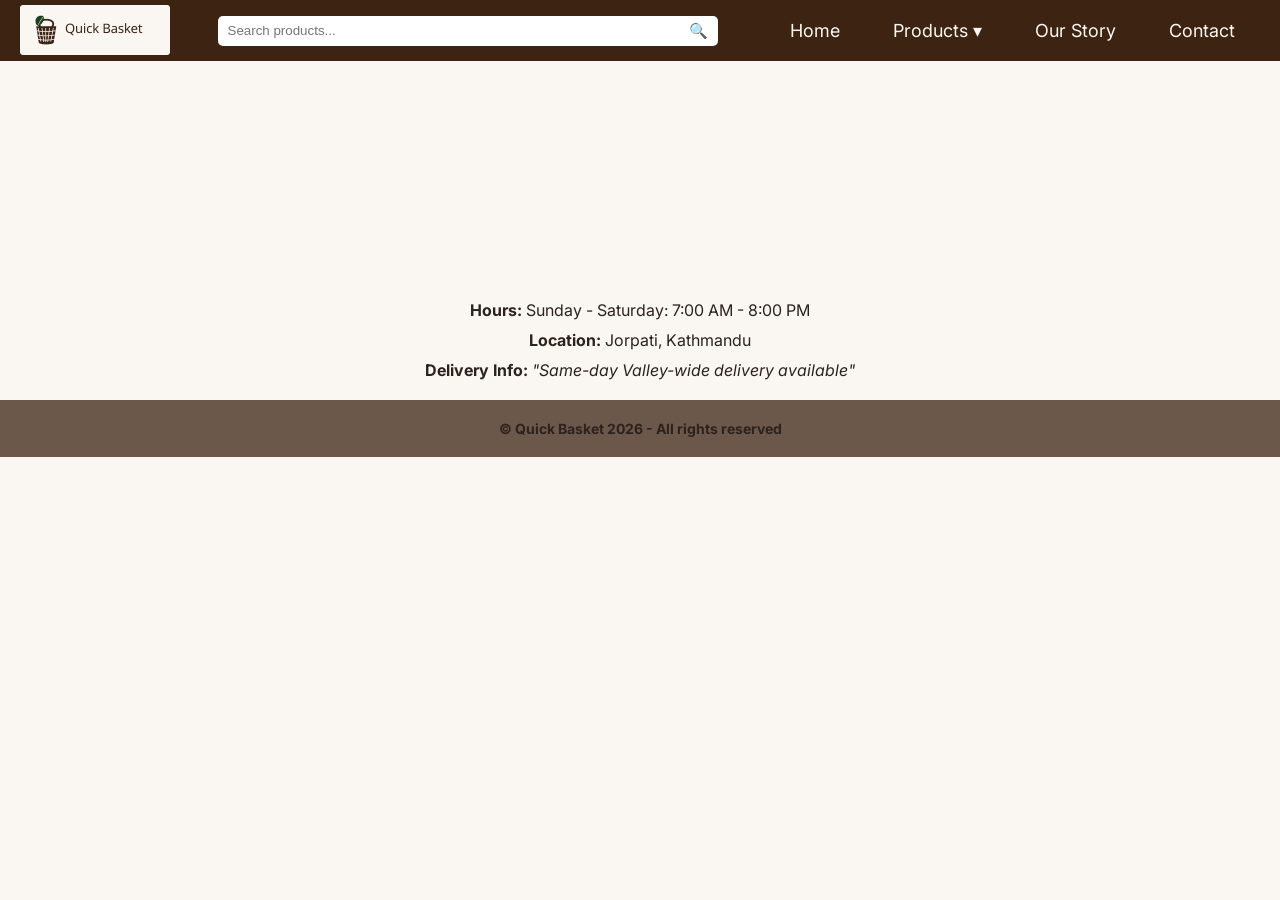
==== pages/products.html @ 0b6d6126 "create products page layout and configure multi-page navigation paths - Initialize products HTML tem" ====
<!DOCTYPE html>
<html lang="en">
<head>
    <meta charset="UTF-8">
    <meta name="viewport" content="width=device-width, initial-scale=1.0">
    <title>Products</title>
    <link rel="icon" href="../images/favicon-logo.png" type="png-icon">
    <link rel="stylesheet" href="../css/main.css">
</head>
<body>
    <header>
        <div class="logo">
            <a href="../index.html"><img class="logo-img" src="../images/logo.png" alt="Company Logo"></a>
        </div>
        
        <div class="search-container">
        <input type="text" class="search-input" placeholder="Search products...">
        <button type="submit" class="search-btn">&#128269</button>
        </div>

        <nav>
            <ul class="nav-links">
                <li><a href="../index.html">Home</a></li>

                <!-- Dropdown Parent -->
                <li class="dropdown">
                    <a href= "products.html">Products &#9662</a>
                    <ul class="dropdown-menu">
                        <li><a href="products.html#nuts">Nuts & Seeds</a></li>
                        <li><a href="products.html#sweets">Traditional Sweets</a></li>
                        <li><a href="products.html#grains">Daily Grains</a></li>
                        <li><a href="products.html#spices">Spices</a></li>
                    </ul>
                </li>

                <li><a href="about.html">Our Story</a></li>
                <li><a href="contact.html">Contact</a></li>
            </ul>
        </nav>
    </header>



    <section>
        <footer class="footer-container">
            <div class="store-info">
                <p><strong>Hours:</strong> Sunday - Saturday: 7:00 AM - 8:00 PM</p>
                <p><strong>Location:</strong> Jorpati, Kathmandu</p>
                <p><strong>Delivery Info:</strong> <em>"Same-day Valley-wide delivery available"</em></p>
            </div>

            <div class="foot-banner">
                &copy; Quick Basket 2026 - All rights reserved
            </div>
        </footer>
    </section>
    
</body>
</html>
---- css/main.css ----
@import url('https://fonts.googleapis.com/css2?family=Inter:ital,opsz,wght@0,14..32,100..900;1,14..32,100..900&family=Poppins:ital,wght@0,100;0,200;0,300;0,400;0,500;0,600;0,700;0,800;0,900;1,100;1,200;1,300;1,400;1,500;1,600;1,700;1,800;1,900&display=swap');


:root {
    /* COLORS */
    --color-primary: #3D2312; /* Deep Warm Brown */
    --color-secondary: #1E3F20; /* Rich Forest Green */
    --color-cta: #C87D32; /* Terracotta Gold */
    --color-bg: #FAF7F2; /* Soft Cream */
    --color-card-container: #FFFFFF; /* Pure White */
    --color-text: #2C221E; /* Dark Charcoal-Brown */

    /* TYPOGRAPHY */
    --font-heading: "Poppins", sans-serif;
    --font-body: 'Inter', 'Segoe UI', Roboto, sans-serif;

    /* FONT SIZES */
    --text-sm: 1.2rem;
    --text-base: 1.4rem;
    --text-paragraph: 1.6rem;
    --text-h4: 1.8rem;
    --text-h3: 2rem;
    --text-h2: 2.4rem;
    --text-h1: 3.2rem;

    /* FONT WEIGHT */
    --font-weight-normal: 400;
    --font-weight-medium: 500;
    --font-weight-bold: 700;

    /* LINE HEIGHT */
    --line-height-tight: 1.2;
    --line-height-subheadings: 1.3;
    --line-height-normal: 1.5;

    /* LETTER SPACING */
    --letter-spacing-tight: -0.02em; 
}


* {
    box-sizing: border-box;
    margin: 0;
    padding: 0;
}


html {
    font-size: 62.5%;
}


body {
    background-color: var(--color-bg);
    font-family: var(--font-body);
}


a {
    text-decoration: none;
    color: var(--color-bg);
}


ul {
    list-style: none;
}

/* ----- Navigation Bar Components ----- */

header {
    display: flex;
    justify-content: space-between;
    align-items: center;
    background-color: var(--color-primary);
    padding: 0 2rem;
    position: fixed;
    top: 0;
    left: 0;
    width: 100%;
    z-index: 1000;
}


.search-container {
    position: relative;
    display: flex;
}


.search-input {
    width: 50rem;
    height: 3rem;
    border-radius: 5px;
    border: none;
    padding: 0.75rem 2.5rem 0.75rem 1rem;
}


.search-input:focus {
    outline: none;
    box-shadow: 0px 0px 4px var(--color-bg);
}


.search-btn {
    position: absolute;
    top: 50%;
    right: 0.5rem;
    transform: translateY(-50%);
    background: transparent;
    border: none;
    border-radius: 50%;
    cursor: pointer;
    font-size: 1.5rem;
    padding: 0.25rem 0.5rem;
    color: var(--color-text);
}


.search-btn:hover {
    background-color: color-mix(in srgb, var(--color-secondary) 20%, transparent);
}    


.logo-img {
    width: 150px;
    height: 50px;
}


.nav-links li {
    display: inline-block;
    position: relative;
}


.nav-links li:hover {
    background: color-mix(in srgb, var(--color-secondary) 50%, transparent);
}


.nav-links > li > a {
    display: block;
    padding: 2rem 2.5rem;
    text-align: center;
    font-size: var(--text-h4);
}


.dropdown-menu {
    display: flex;
    flex-direction: column;
    gap: 0.25rem;
    opacity: 0;
    width: max-content;
    min-width: 100%;
    background-color: color-mix(in srgb, var(--color-primary) 80%, transparent);
    position: absolute;
    top: 100%;
    z-index: 999;
    visibility: hidden;
    transition: opacity 0.3s ease, visibility 0.3s ease;
    border-radius: 5%;
    box-shadow: 0 4px 6px rgba(0, 0, 0, 0.1);
    padding: 0.5rem;
    overflow: hidden;
    
}


.dropdown-menu a {
    display: block;
    padding: 1rem 1.5rem;
    text-align: left;
    font-size: var(--text-base);
    border-radius: 5px;
}


.dropdown-menu a:hover {
    background: color-mix(in srgb, var(--color-secondary) 20%, transparent);
}


.dropdown:hover .dropdown-menu {
    opacity: 1;
    visibility: visible;    
}


/* ----- BUTTONS ----- */

.btn {
    font-family: var(--font-body);
    font-size: var(--text-paragraph);
    padding: 1rem 2rem;
    border-radius: 8px;
    transition: transform 0.2s ease;
}


.btn-primary {
    background-color: var(--color-secondary);
}


.btn-secondary {
    background-color: var(--color-cta);
}


.btn-primary:hover {
    background-color: color-mix(in srgb, var(--color-bg) 80%, transparent);
    color: var(--color-secondary);
    transform: scale(1.05);
}


.btn-secondary:hover {
    background-color: color-mix(in srgb, var(--color-bg) 80%, transparent);
    color: var(--color-cta);
    transform: scale(1.05);
}


.btn-primary:active, .btn-secondary:active {
    transform: translateY(2px);
}


/* ----- FOOTER ----- */

.store-info {
    display: flex;
    flex-direction: column;
    margin-top: 30rem;
    align-items: center;
    gap: 1rem;
    font-family: var(--font-body);
    color: var(--color-text);
    font-size: var(--text-paragraph);
}


.foot-banner {
    display: flex;
    justify-content: center;
    font-family: var(--font-body);
    font-size: var(--text-base);
    color: var(--color-text);
    font-weight: var(--font-weight-bold);
    background-color: color-mix(in srgb, var(--color-primary) 75%, transparent);
    margin: 2rem 0 0 0;
    padding: 2rem;
}
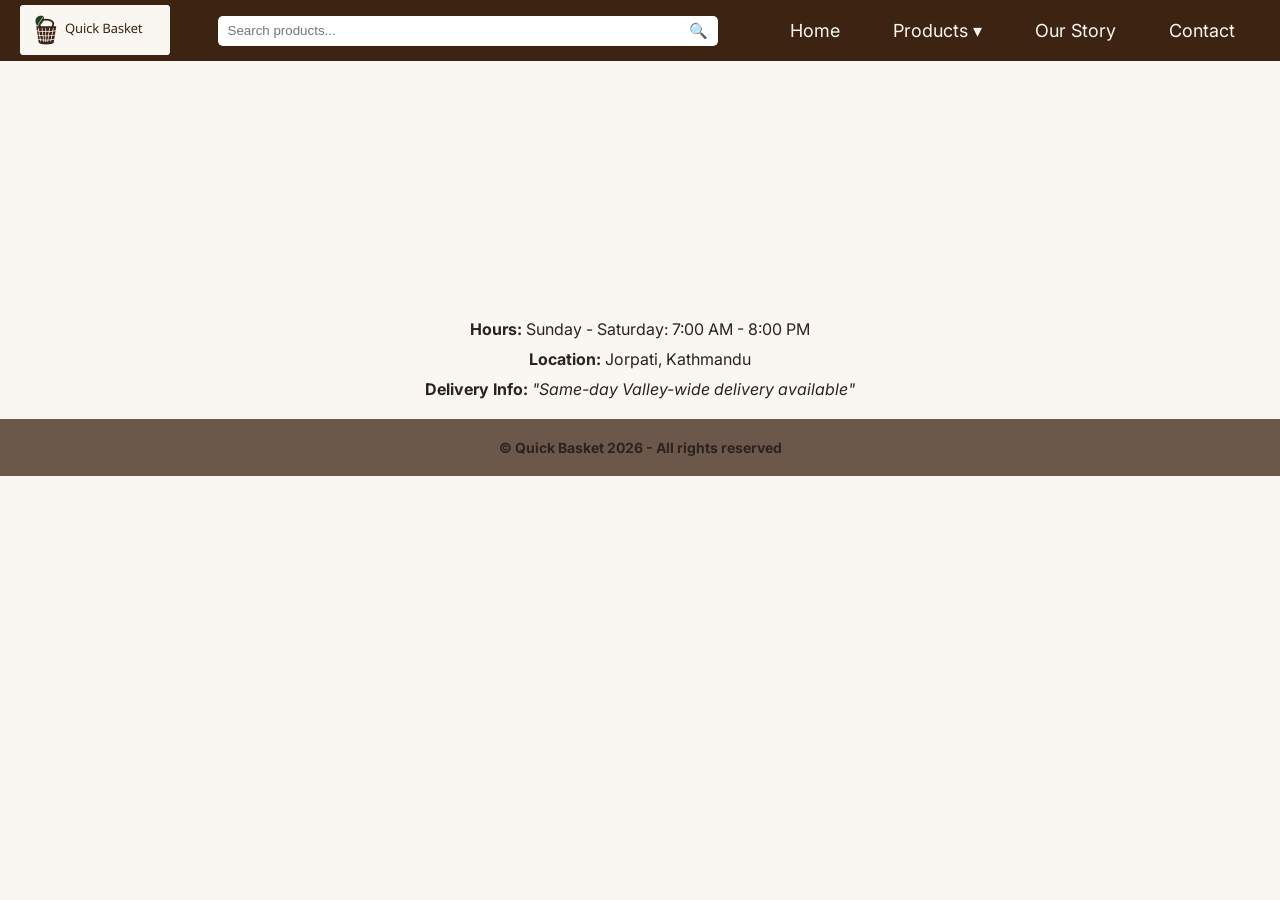
==== commit 13004c9d: "add nuts and seeds catalog section and product items - Initialize main content area and create ancho" ====
--- a/pages/products.html
+++ b/pages/products.html
@@ -39,7 +39,12 @@
         </nav>
     </header>
 
-
+    <main>
+        <section id="nuts">
+            <h2>Nuts & Seeds</h2>
+            
+        </section>
+    </main>
 
     <section>
         <footer class="footer-container">
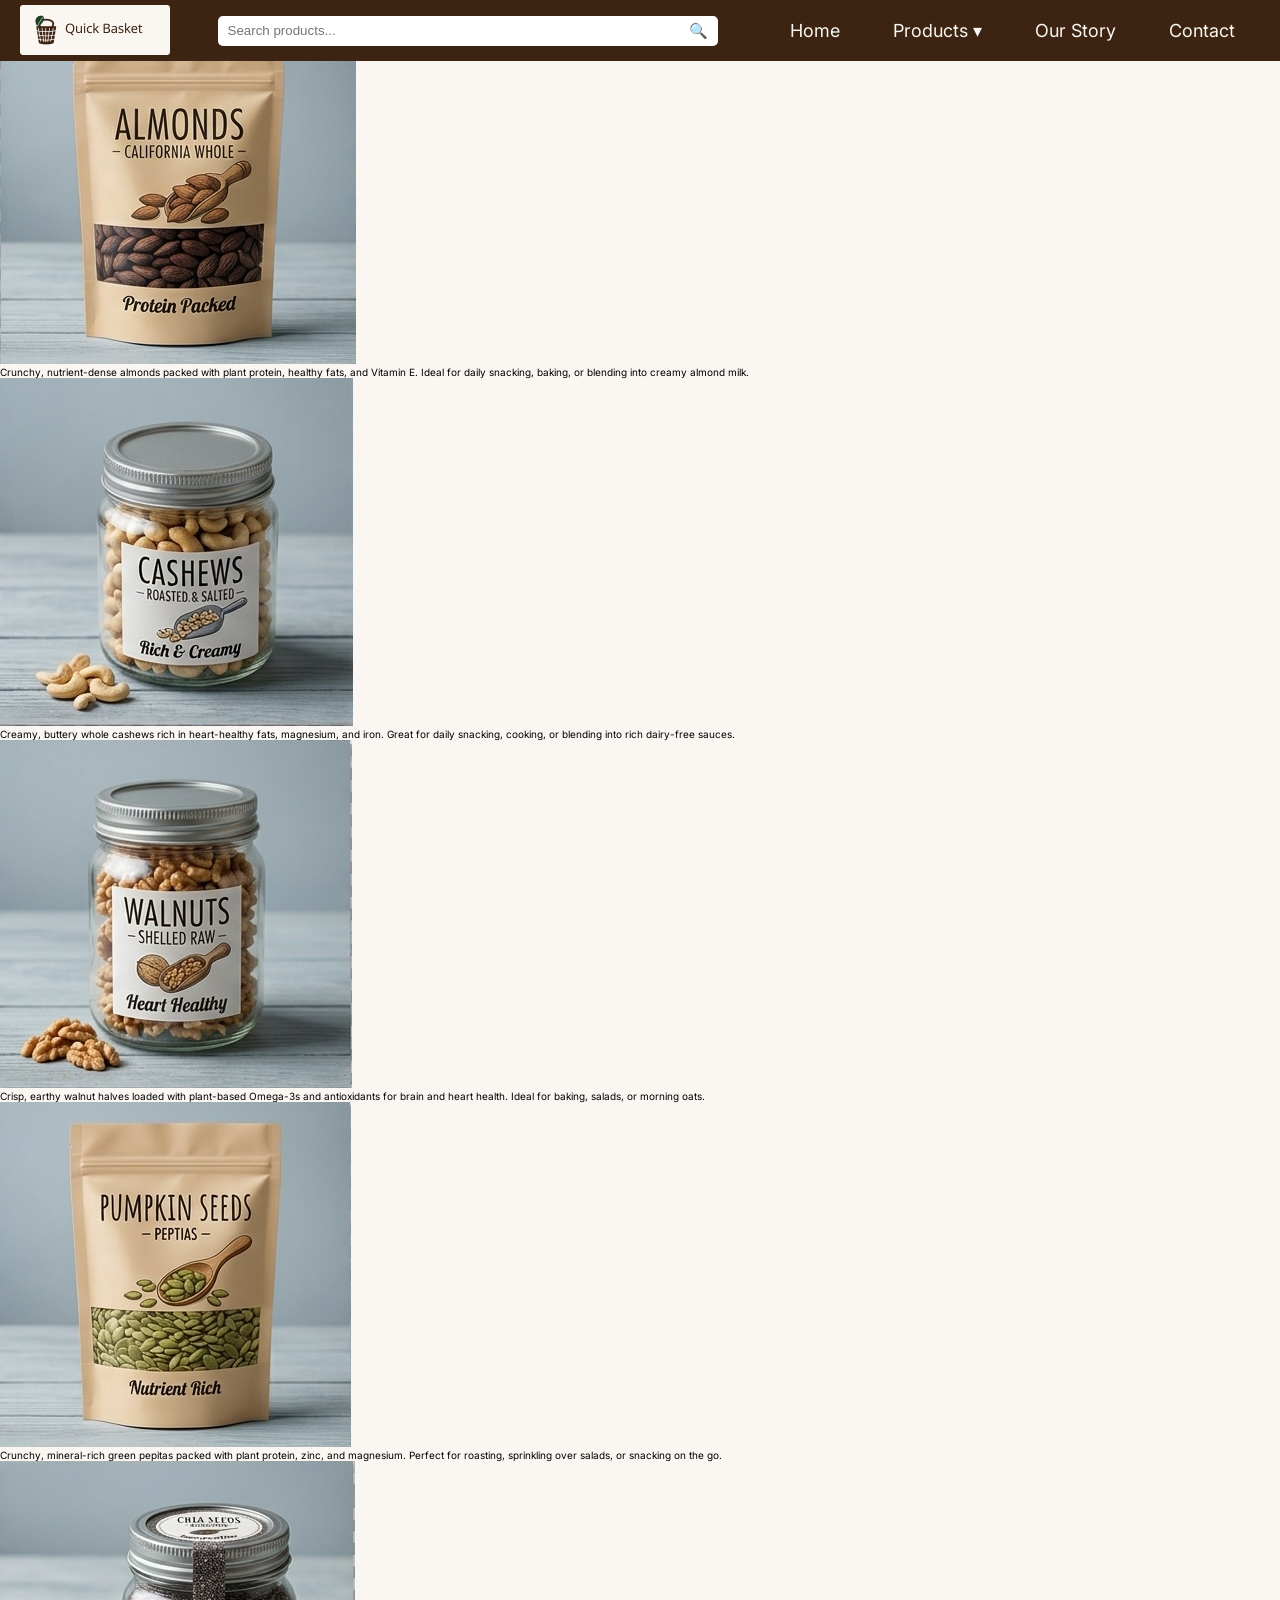
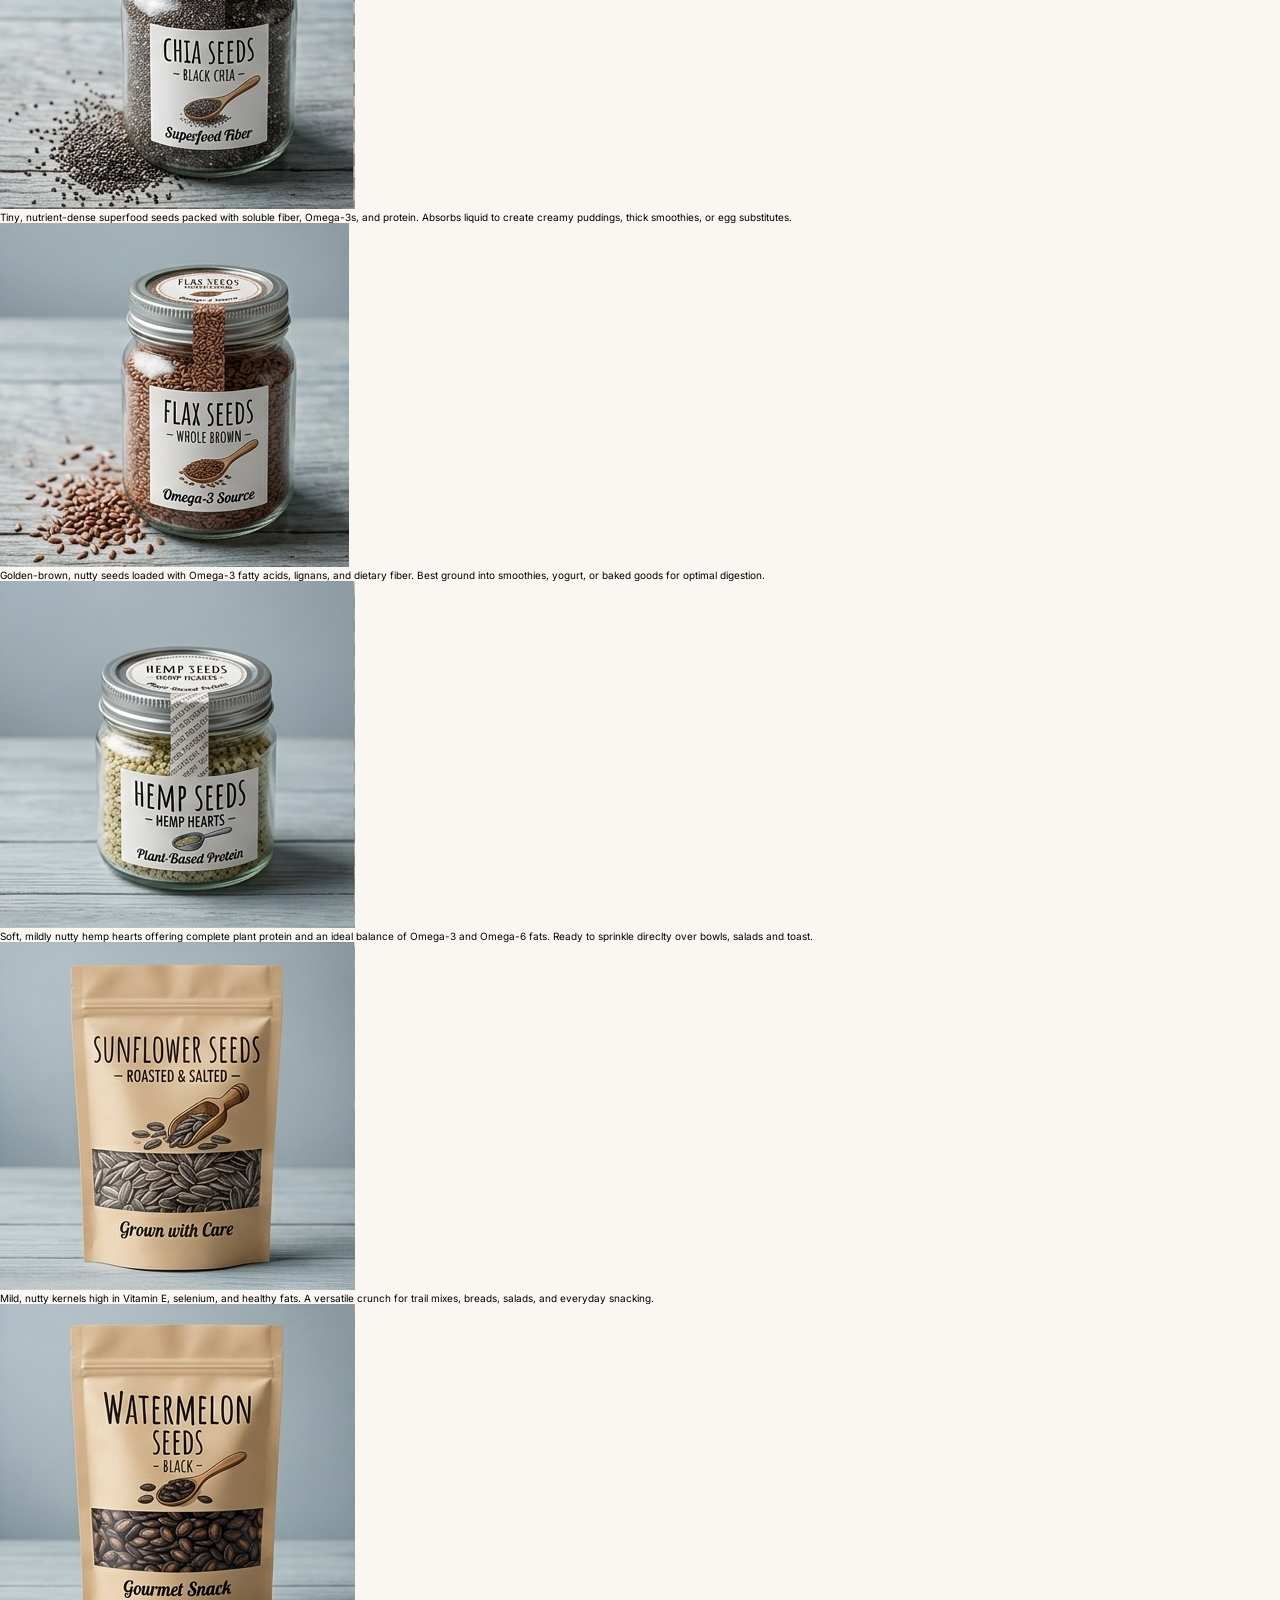
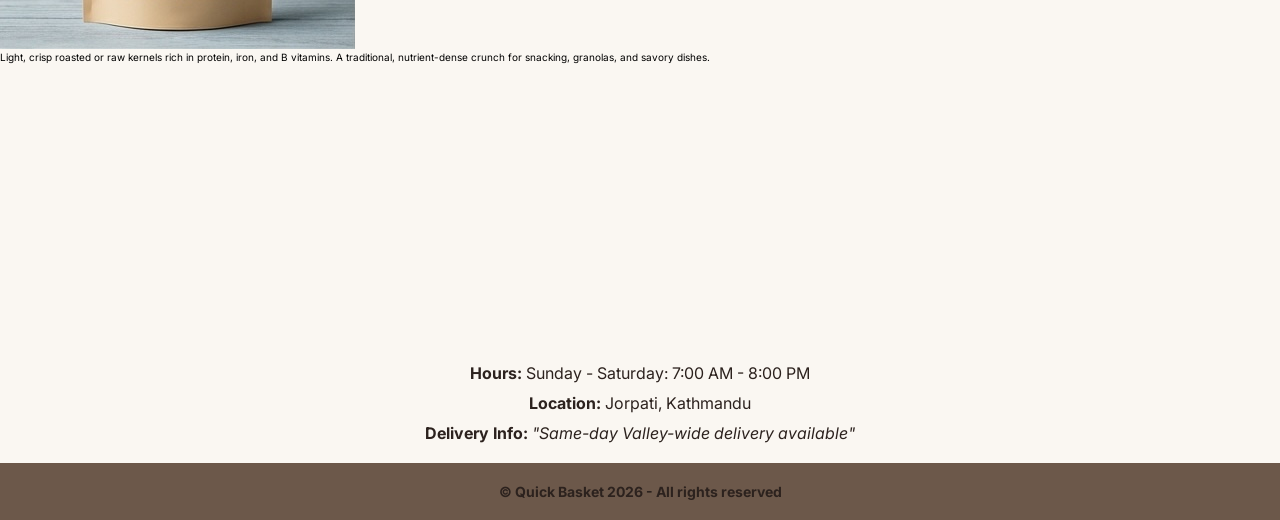
==== commit ced0ebc6: "save remaining nuts and seeds product markup" ====
--- a/pages/products.html
+++ b/pages/products.html
@@ -42,7 +42,51 @@
     <main>
         <section id="nuts">
             <h2>Nuts & Seeds</h2>
-            
+
+            <div class="nuts">
+                <img src="../images/products-img/nuts-seeds/almonds.jpeg" alt="Almonds">
+                <p>Crunchy, nutrient-dense almonds packed with plant protein, healthy fats, and Vitamin E. Ideal for daily snacking, baking, or blending into creamy almond milk.</p>
+            </div>
+
+            <div class="nuts">
+                <img src="../images/products-img/nuts-seeds/cashew.jpg" alt="Cashew">
+                <p>Creamy, buttery whole cashews rich in heart-healthy fats, magnesium, and iron. Great for daily snacking, cooking, or blending into rich dairy-free sauces.</p>
+            </div>
+
+            <div class="nuts">
+                <img src="../images/products-img/nuts-seeds/walnut.jpeg" alt="Walnut">
+                <p>Crisp, earthy walnut halves loaded with plant-based Omega-3s and antioxidants for brain and heart health. Ideal for baking, salads, or morning oats.</p>
+            </div>
+
+            <div class="nuts">
+                <img src="../images/products-img/nuts-seeds/pumpkin.jpeg" alt="Pumpkin">
+                <p>Crunchy, mineral-rich green pepitas packed with plant protein, zinc, and magnesium. Perfect for roasting, sprinkling over salads, or snacking on the go.</p>
+            </div>
+
+            <div class="nuts">
+                <img src="../images/products-img/nuts-seeds/chia.jpeg" alt="Chia">
+                <p>Tiny, nutrient-dense superfood seeds packed with soluble fiber, Omega-3s, and protein. Absorbs liquid to create creamy puddings, thick smoothies, or egg substitutes.</p>
+            </div>
+
+            <div class="nuts">
+                <img src="../images/products-img/nuts-seeds/flax.jpeg" alt="Flax">
+                <p>Golden-brown, nutty seeds loaded with Omega-3 fatty acids, lignans, and dietary fiber. Best ground into smoothies, yogurt, or baked goods for optimal digestion.</p>
+            </div>
+
+            <div class="nuts">
+                <img src="../images/products-img/nuts-seeds/hemp.jpeg" alt="Hemp">
+                <p>Soft, mildly nutty hemp hearts offering complete plant protein and an ideal balance of Omega-3 and Omega-6 fats. Ready to sprinkle direclty over bowls, salads and toast.</p>
+            </div>
+
+            <div class="nuts">
+                <img src="../images/products-img/nuts-seeds/sunflower.jpg" alt="Sunflower">
+                <p>Mild, nutty kernels high in Vitamin E, selenium, and healthy fats. A versatile crunch for trail mixes, breads, salads, and everyday snacking.</p>
+            </div>
+
+            <div class="nuts">
+                <img src="../images/products-img/nuts-seeds/watermelon.jpeg" alt="Watermelon">
+                <p>Light, crisp roasted or raw kernels rich in protein, iron, and B vitamins. A traditional, nutrient-dense crunch for snacking, granolas, and savory dishes.</p>
+            </div>
         </section>
     </main>
 
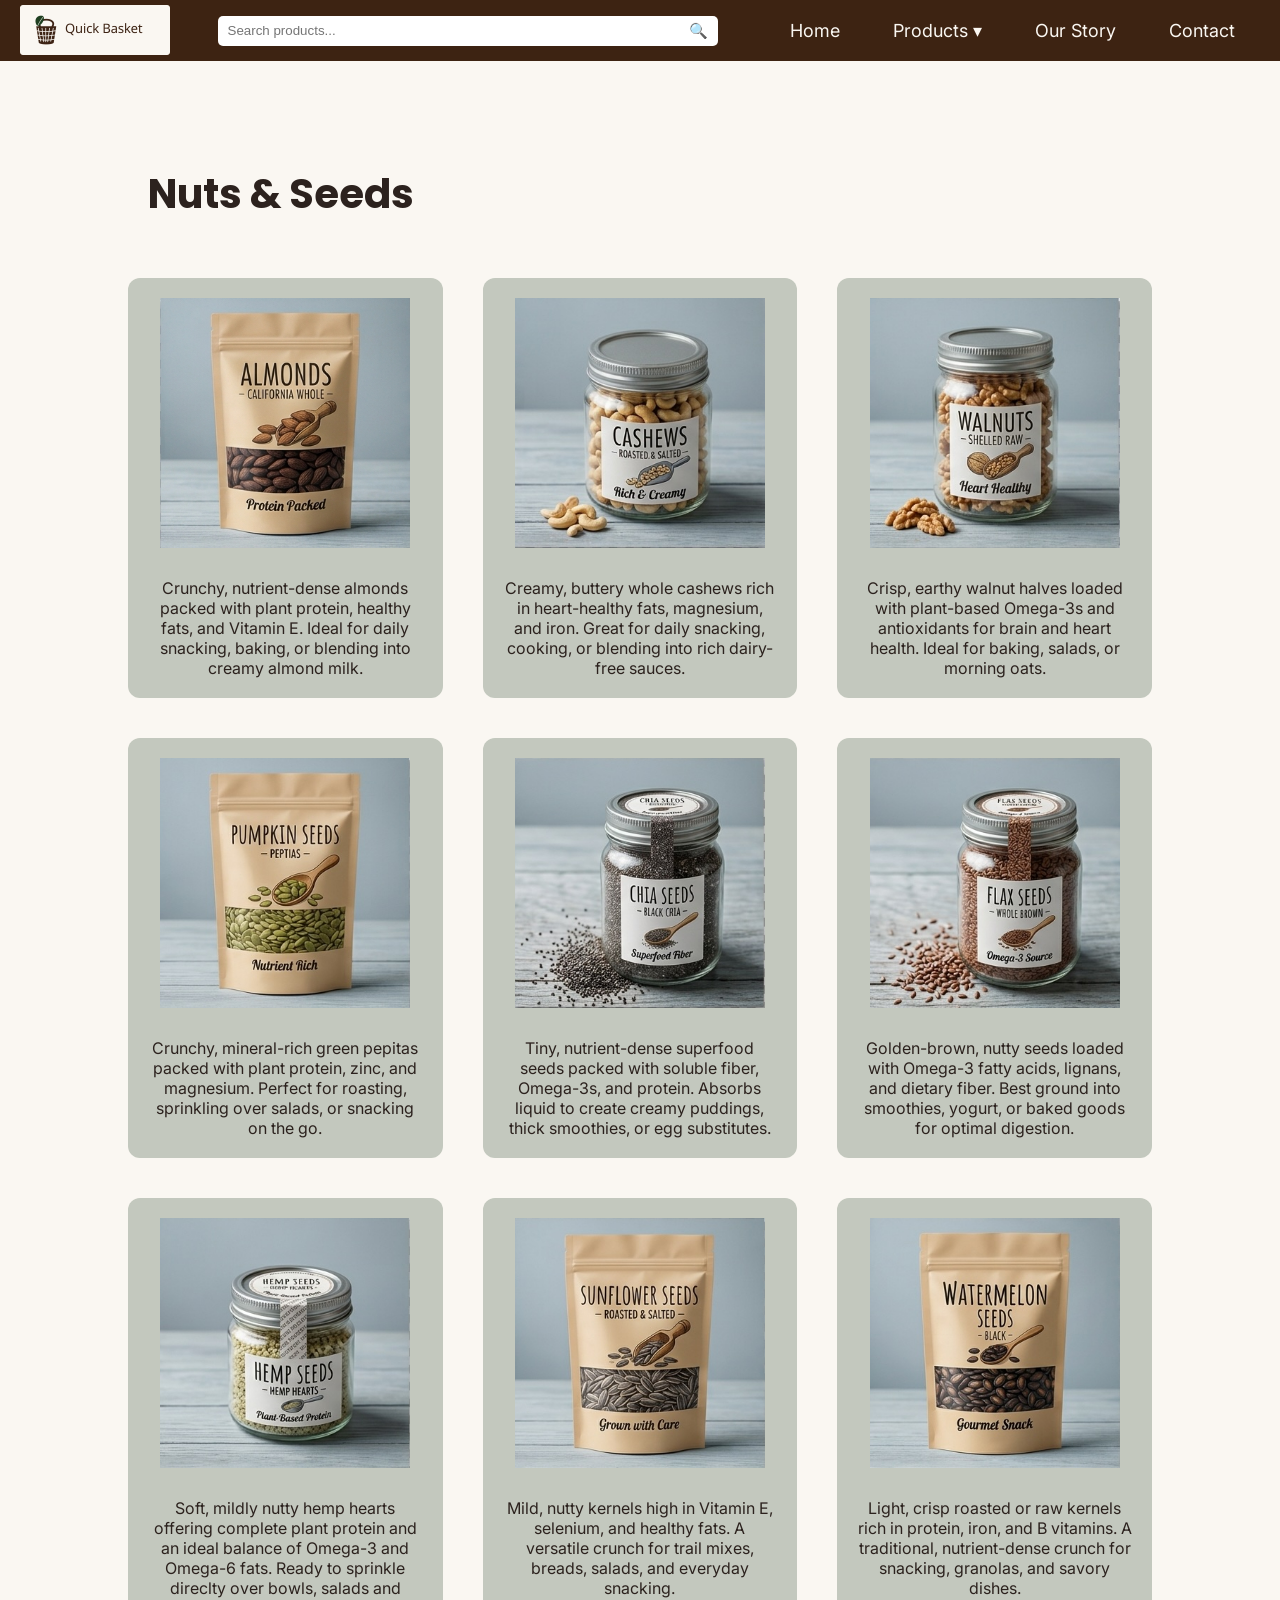
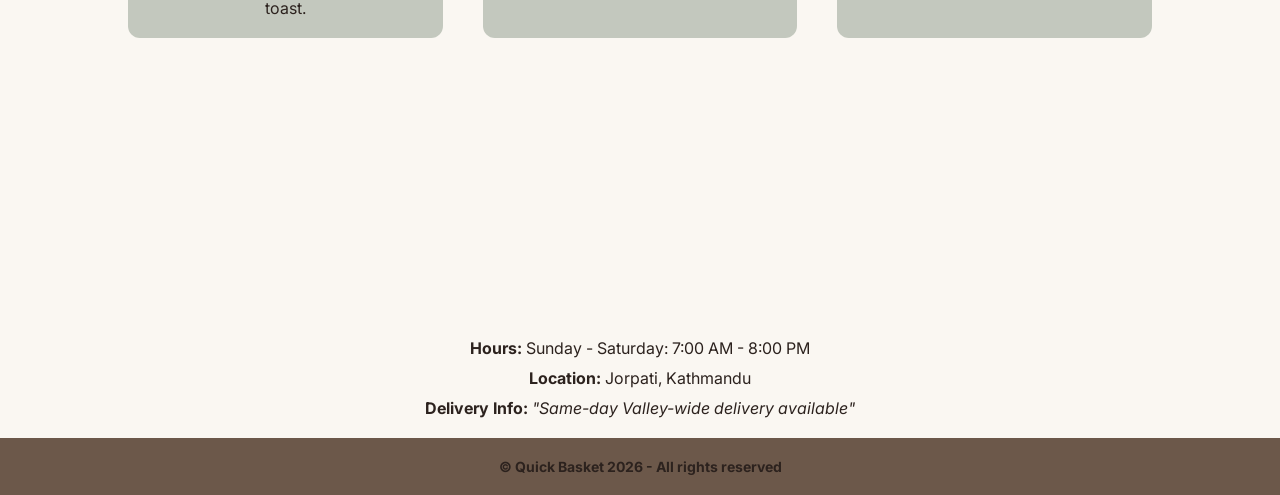
==== commit 91c7898c: "rename product cards class from nuts to nuts-seeds" ====
--- a/pages/products.html
+++ b/pages/products.html
@@ -6,6 +6,7 @@
     <title>Products</title>
     <link rel="icon" href="../images/favicon-logo.png" type="png-icon">
     <link rel="stylesheet" href="../css/main.css">
+    <link rel="stylesheet" href="../css/products.css">
 </head>
 <body>
     <header>
@@ -41,51 +42,51 @@
 
     <main>
         <section id="nuts">
-            <h2>Nuts & Seeds</h2>
+            <h2 class="nuts-heading">Nuts & Seeds</h2>
 
-            <div class="nuts">
-                <img src="../images/products-img/nuts-seeds/almonds.jpeg" alt="Almonds">
-                <p>Crunchy, nutrient-dense almonds packed with plant protein, healthy fats, and Vitamin E. Ideal for daily snacking, baking, or blending into creamy almond milk.</p>
+            <div class="nuts-seeds">
+                <img src="../images/products-img/nuts-seeds/almonds.jpeg" alt="Almonds" class="prod-img">
+                <p class="prod-description">Crunchy, nutrient-dense almonds packed with plant protein, healthy fats, and Vitamin E. Ideal for daily snacking, baking, or blending into creamy almond milk.</p>
             </div>
 
-            <div class="nuts">
-                <img src="../images/products-img/nuts-seeds/cashew.jpg" alt="Cashew">
-                <p>Creamy, buttery whole cashews rich in heart-healthy fats, magnesium, and iron. Great for daily snacking, cooking, or blending into rich dairy-free sauces.</p>
+            <div class="nuts-seeds">
+                <img src="../images/products-img/nuts-seeds/cashew.jpg" alt="Cashew" class="prod-img">
+                <p class="prod-description">Creamy, buttery whole cashews rich in heart-healthy fats, magnesium, and iron. Great for daily snacking, cooking, or blending into rich dairy-free sauces.</p>
             </div>
 
-            <div class="nuts">
-                <img src="../images/products-img/nuts-seeds/walnut.jpeg" alt="Walnut">
-                <p>Crisp, earthy walnut halves loaded with plant-based Omega-3s and antioxidants for brain and heart health. Ideal for baking, salads, or morning oats.</p>
+            <div class="nuts-seeds">
+                <img src="../images/products-img/nuts-seeds/walnut.jpeg" alt="Walnut" class="prod-img">
+                <p class="prod-description">Crisp, earthy walnut halves loaded with plant-based Omega-3s and antioxidants for brain and heart health. Ideal for baking, salads, or morning oats.</p>
             </div>
 
-            <div class="nuts">
-                <img src="../images/products-img/nuts-seeds/pumpkin.jpeg" alt="Pumpkin">
-                <p>Crunchy, mineral-rich green pepitas packed with plant protein, zinc, and magnesium. Perfect for roasting, sprinkling over salads, or snacking on the go.</p>
+            <div class="nuts-seeds">
+                <img src="../images/products-img/nuts-seeds/pumpkin.jpeg" alt="Pumpkin" class="prod-img">
+                <p class="prod-description">Crunchy, mineral-rich green pepitas packed with plant protein, zinc, and magnesium. Perfect for roasting, sprinkling over salads, or snacking on the go.</p>
             </div>
 
-            <div class="nuts">
-                <img src="../images/products-img/nuts-seeds/chia.jpeg" alt="Chia">
-                <p>Tiny, nutrient-dense superfood seeds packed with soluble fiber, Omega-3s, and protein. Absorbs liquid to create creamy puddings, thick smoothies, or egg substitutes.</p>
+            <div class="nuts-seeds">
+                <img src="../images/products-img/nuts-seeds/chia.jpeg" alt="Chia" class="prod-img">
+                <p class="prod-description">Tiny, nutrient-dense superfood seeds packed with soluble fiber, Omega-3s, and protein. Absorbs liquid to create creamy puddings, thick smoothies, or egg substitutes.</p>
             </div>
 
-            <div class="nuts">
-                <img src="../images/products-img/nuts-seeds/flax.jpeg" alt="Flax">
-                <p>Golden-brown, nutty seeds loaded with Omega-3 fatty acids, lignans, and dietary fiber. Best ground into smoothies, yogurt, or baked goods for optimal digestion.</p>
+            <div class="nuts-seeds">
+                <img src="../images/products-img/nuts-seeds/flax.jpeg" alt="Flax" class="prod-img">
+                <p class="prod-description">Golden-brown, nutty seeds loaded with Omega-3 fatty acids, lignans, and dietary fiber. Best ground into smoothies, yogurt, or baked goods for optimal digestion.</p>
             </div>
 
-            <div class="nuts">
-                <img src="../images/products-img/nuts-seeds/hemp.jpeg" alt="Hemp">
-                <p>Soft, mildly nutty hemp hearts offering complete plant protein and an ideal balance of Omega-3 and Omega-6 fats. Ready to sprinkle direclty over bowls, salads and toast.</p>
+            <div class="nuts-seeds">
+                <img src="../images/products-img/nuts-seeds/hemp.jpeg" alt="Hemp" class="prod-img">
+                <p class="prod-description">Soft, mildly nutty hemp hearts offering complete plant protein and an ideal balance of Omega-3 and Omega-6 fats. Ready to sprinkle direclty over bowls, salads and toast.</p>
             </div>
 
-            <div class="nuts">
-                <img src="../images/products-img/nuts-seeds/sunflower.jpg" alt="Sunflower">
-                <p>Mild, nutty kernels high in Vitamin E, selenium, and healthy fats. A versatile crunch for trail mixes, breads, salads, and everyday snacking.</p>
+            <div class="nuts-seeds">
+                <img src="../images/products-img/nuts-seeds/sunflower.jpg" alt="Sunflower" class="prod-img">
+                <p class="prod-description">Mild, nutty kernels high in Vitamin E, selenium, and healthy fats. A versatile crunch for trail mixes, breads, salads, and everyday snacking.</p>
             </div>
 
-            <div class="nuts">
-                <img src="../images/products-img/nuts-seeds/watermelon.jpeg" alt="Watermelon">
-                <p>Light, crisp roasted or raw kernels rich in protein, iron, and B vitamins. A traditional, nutrient-dense crunch for snacking, granolas, and savory dishes.</p>
+            <div class="nuts-seeds">
+                <img src="../images/products-img/nuts-seeds/watermelon.jpeg" alt="Watermelon" class="prod-img">
+                <p class="prod-description">Light, crisp roasted or raw kernels rich in protein, iron, and B vitamins. A traditional, nutrient-dense crunch for snacking, granolas, and savory dishes.</p>
             </div>
         </section>
     </main>
--- a/css/main.css
+++ b/css/main.css
@@ -48,6 +48,7 @@
 
 html {
     font-size: 62.5%;
+    scroll-behavior: smooth;
 }
 
 
--- a/css/products.css
+++ b/css/products.css
@@ -0,0 +1,59 @@
+
+
+main {
+    padding-top: 15rem;
+}
+
+
+#nuts {
+    display: grid;
+    grid-template-columns: repeat(3, 1fr);
+    row-gap: 4rem;
+    column-gap: 4rem;
+    max-width: 120rem;
+    width: 80%;
+    margin-inline: auto;
+    justify-content: center;
+
+}
+
+
+.nuts-heading {
+    grid-column: 1/4;
+    font-family: var(--font-heading);
+    font-size: 4rem;
+    line-height: var(--line-height-tight);
+    color: var(--color-text);
+    padding: 2rem;
+}
+
+
+.prod-img {
+    width: 25rem;
+    height: 25rem;
+}
+
+
+.nuts-seeds {
+    font-family: var(--font-body);
+    font-size: var(--text-paragraph);
+    color: var(--color-text);
+    display: flex;
+    flex-direction: column;
+    gap: 3rem;
+    padding: 2rem;
+    align-items: center;
+    text-align: center;
+    background-color: color-mix(in srgb, var(--color-secondary) 25%, transparent);
+    border-radius: 1.2rem;
+    cursor: pointer;
+    transition: transform 0.4s ease;
+    
+}
+
+
+.nuts-seeds:hover {
+    transform: scale(1.05);
+    background-color: color-mix(in srgb, var(--color-secondary) 10%, transparent);
+}
+
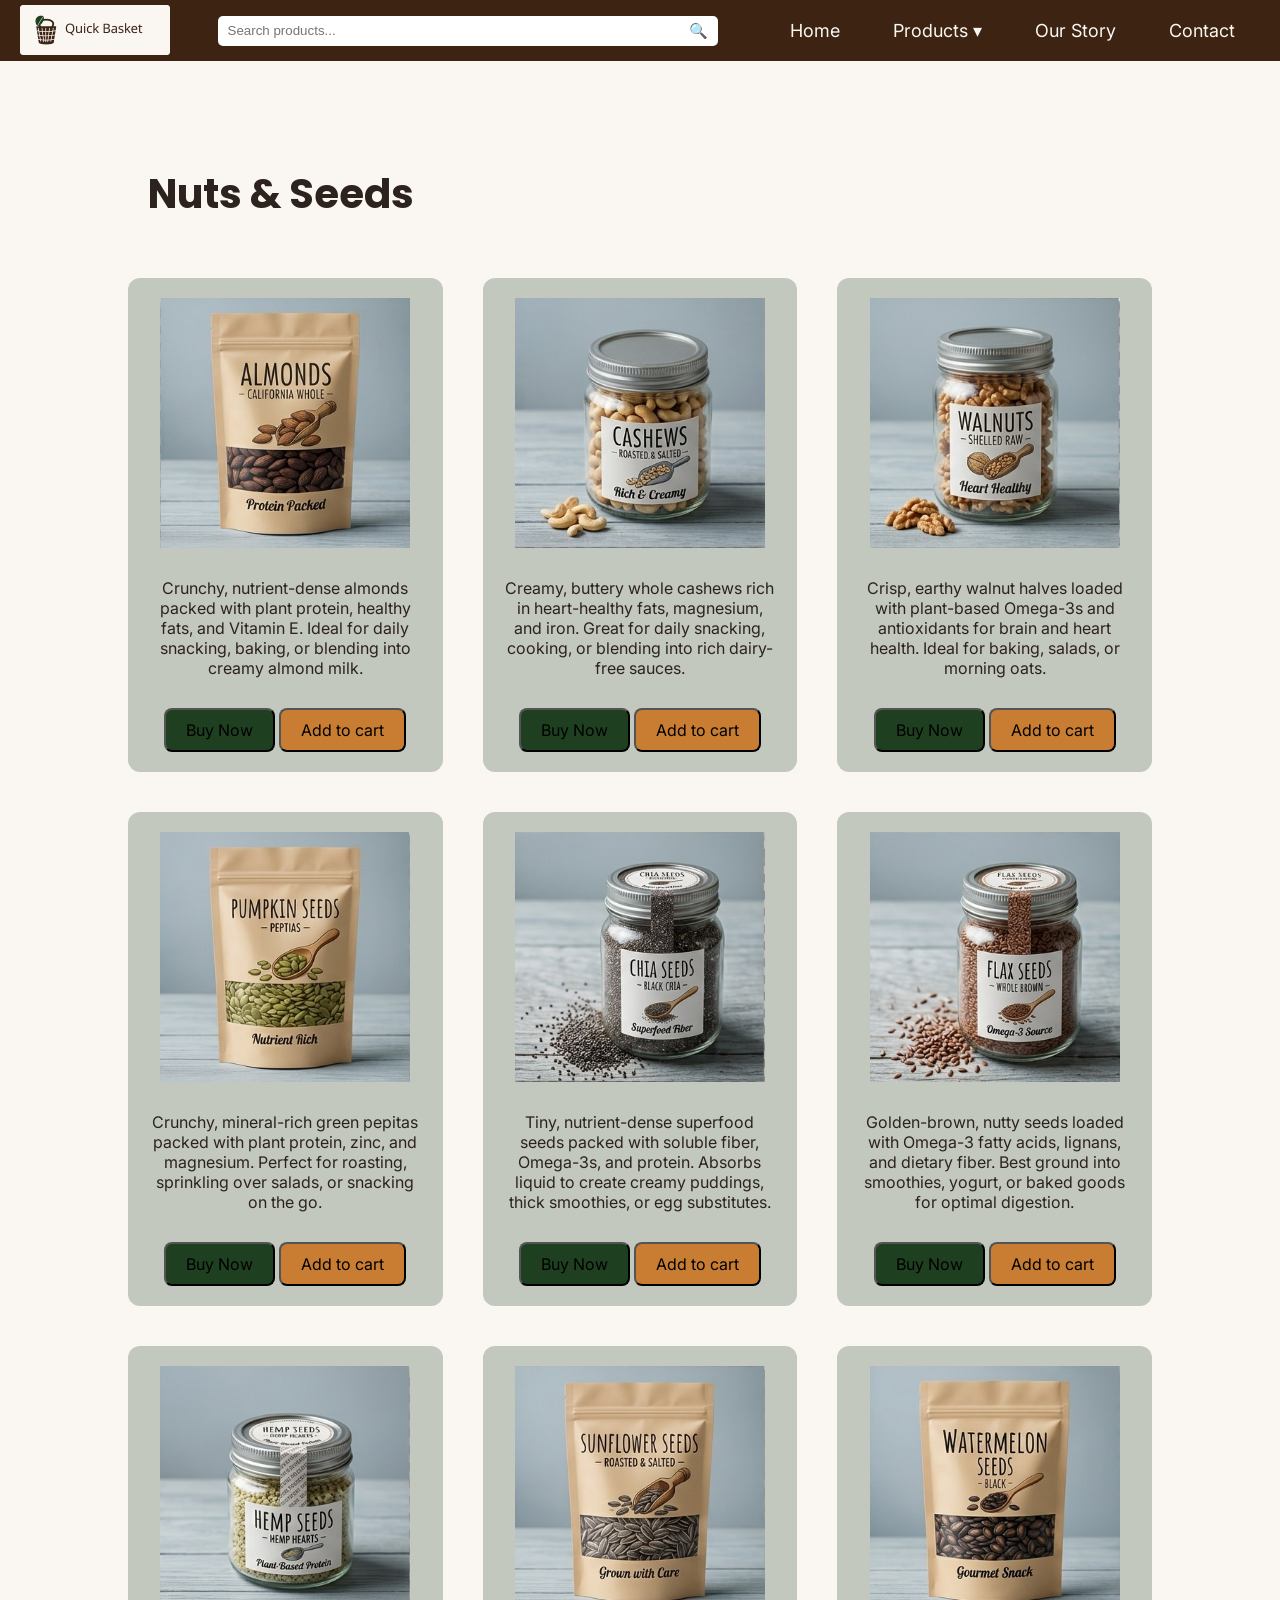
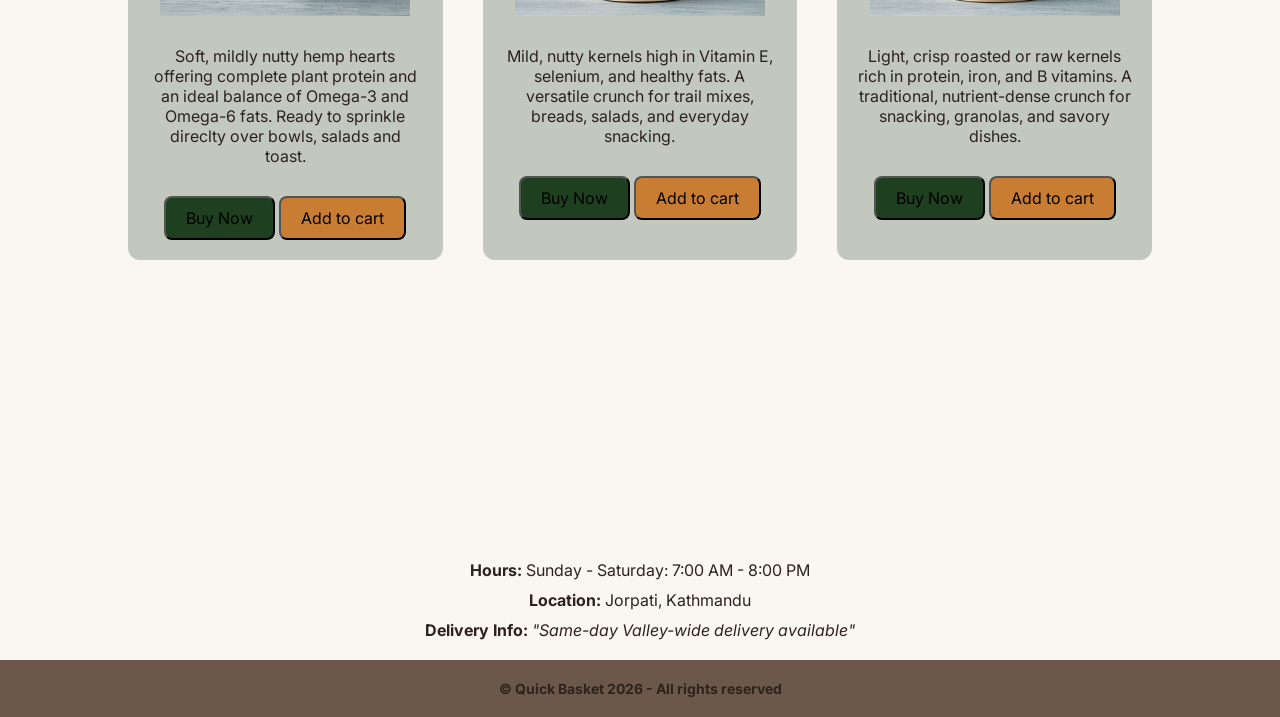
==== commit 7480ffbf: "add card action container with buy now and add to cart buttons - Introduce card-actions wrapper insi" ====
--- a/pages/products.html
+++ b/pages/products.html
@@ -47,46 +47,82 @@
             <div class="nuts-seeds">
                 <img src="../images/products-img/nuts-seeds/almonds.jpeg" alt="Almonds" class="prod-img">
                 <p class="prod-description">Crunchy, nutrient-dense almonds packed with plant protein, healthy fats, and Vitamin E. Ideal for daily snacking, baking, or blending into creamy almond milk.</p>
+                <div class="card-actions">
+                    <button type="button" class="btn btn-primary buy-now-btn">Buy Now</button>
+                    <button type="button" class="btn btn-secondary cart-btn">Add to cart</button>
+                </div>
             </div>
 
             <div class="nuts-seeds">
                 <img src="../images/products-img/nuts-seeds/cashew.jpg" alt="Cashew" class="prod-img">
                 <p class="prod-description">Creamy, buttery whole cashews rich in heart-healthy fats, magnesium, and iron. Great for daily snacking, cooking, or blending into rich dairy-free sauces.</p>
+                <div class="card-actions">
+                    <button type="button" class="btn btn-primary buy-now-btn">Buy Now</button>
+                    <button type="button" class="btn btn-secondary cart-btn">Add to cart</button>
+                </div>
             </div>
 
             <div class="nuts-seeds">
                 <img src="../images/products-img/nuts-seeds/walnut.jpeg" alt="Walnut" class="prod-img">
                 <p class="prod-description">Crisp, earthy walnut halves loaded with plant-based Omega-3s and antioxidants for brain and heart health. Ideal for baking, salads, or morning oats.</p>
+                <div class="card-actions">
+                    <button type="button" class="btn btn-primary buy-now-btn">Buy Now</button>
+                    <button type="button" class="btn btn-secondary cart-btn">Add to cart</button>
+                </div>
             </div>
 
             <div class="nuts-seeds">
                 <img src="../images/products-img/nuts-seeds/pumpkin.jpeg" alt="Pumpkin" class="prod-img">
                 <p class="prod-description">Crunchy, mineral-rich green pepitas packed with plant protein, zinc, and magnesium. Perfect for roasting, sprinkling over salads, or snacking on the go.</p>
+                <div class="card-actions">
+                    <button type="button" class="btn btn-primary buy-now-btn">Buy Now</button>
+                    <button type="button" class="btn btn-secondary cart-btn">Add to cart</button>
+                </div>
             </div>
 
             <div class="nuts-seeds">
                 <img src="../images/products-img/nuts-seeds/chia.jpeg" alt="Chia" class="prod-img">
                 <p class="prod-description">Tiny, nutrient-dense superfood seeds packed with soluble fiber, Omega-3s, and protein. Absorbs liquid to create creamy puddings, thick smoothies, or egg substitutes.</p>
+                <div class="card-actions">
+                    <button type="button" class="btn btn-primary buy-now-btn">Buy Now</button>
+                    <button type="button" class="btn btn-secondary cart-btn">Add to cart</button>
+                </div>
             </div>
 
             <div class="nuts-seeds">
                 <img src="../images/products-img/nuts-seeds/flax.jpeg" alt="Flax" class="prod-img">
                 <p class="prod-description">Golden-brown, nutty seeds loaded with Omega-3 fatty acids, lignans, and dietary fiber. Best ground into smoothies, yogurt, or baked goods for optimal digestion.</p>
+                <div class="card-actions">
+                    <button type="button" class="btn btn-primary buy-now-btn">Buy Now</button>
+                    <button type="button" class="btn btn-secondary cart-btn">Add to cart</button>
+                </div>
             </div>
 
             <div class="nuts-seeds">
                 <img src="../images/products-img/nuts-seeds/hemp.jpeg" alt="Hemp" class="prod-img">
                 <p class="prod-description">Soft, mildly nutty hemp hearts offering complete plant protein and an ideal balance of Omega-3 and Omega-6 fats. Ready to sprinkle direclty over bowls, salads and toast.</p>
+                <div class="card-actions">
+                    <button type="button" class="btn btn-primary buy-now-btn">Buy Now</button>
+                    <button type="button" class="btn btn-secondary cart-btn">Add to cart</button>
+                </div>
             </div>
 
             <div class="nuts-seeds">
                 <img src="../images/products-img/nuts-seeds/sunflower.jpg" alt="Sunflower" class="prod-img">
                 <p class="prod-description">Mild, nutty kernels high in Vitamin E, selenium, and healthy fats. A versatile crunch for trail mixes, breads, salads, and everyday snacking.</p>
+                <div class="card-actions">
+                    <button type="button" class="btn btn-primary buy-now-btn">Buy Now</button>
+                    <button type="button" class="btn btn-secondary cart-btn">Add to cart</button>
+                </div>
             </div>
 
             <div class="nuts-seeds">
                 <img src="../images/products-img/nuts-seeds/watermelon.jpeg" alt="Watermelon" class="prod-img">
                 <p class="prod-description">Light, crisp roasted or raw kernels rich in protein, iron, and B vitamins. A traditional, nutrient-dense crunch for snacking, granolas, and savory dishes.</p>
+                <div class="card-actions">
+                    <button type="button" class="btn btn-primary buy-now-btn">Buy Now</button>
+                    <button type="button" class="btn btn-secondary cart-btn">Add to cart</button>
+                </div>
             </div>
         </section>
     </main>
--- a/css/products.css
+++ b/css/products.css
@@ -47,7 +47,7 @@
     background-color: color-mix(in srgb, var(--color-secondary) 25%, transparent);
     border-radius: 1.2rem;
     cursor: pointer;
-    transition: transform 0.4s ease;
+    transition: transform 0.2s ease;
     
 }
 
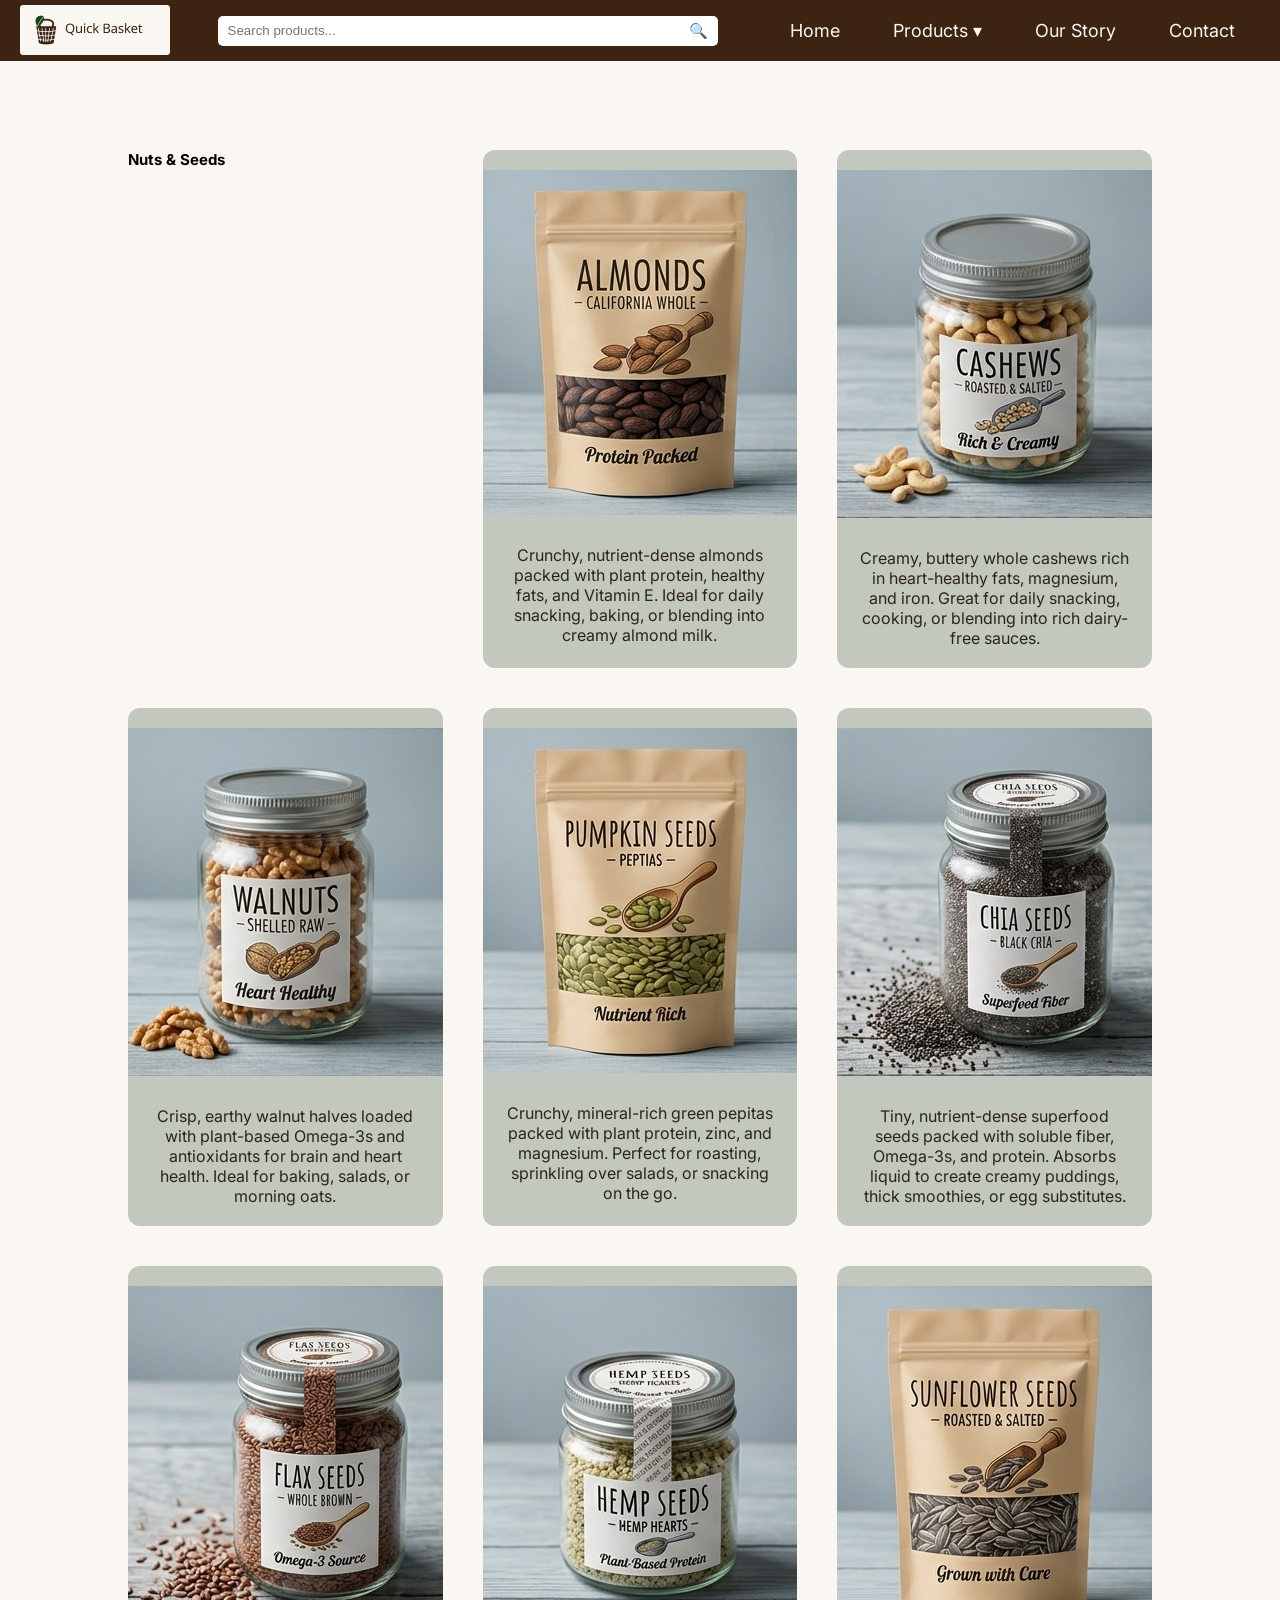
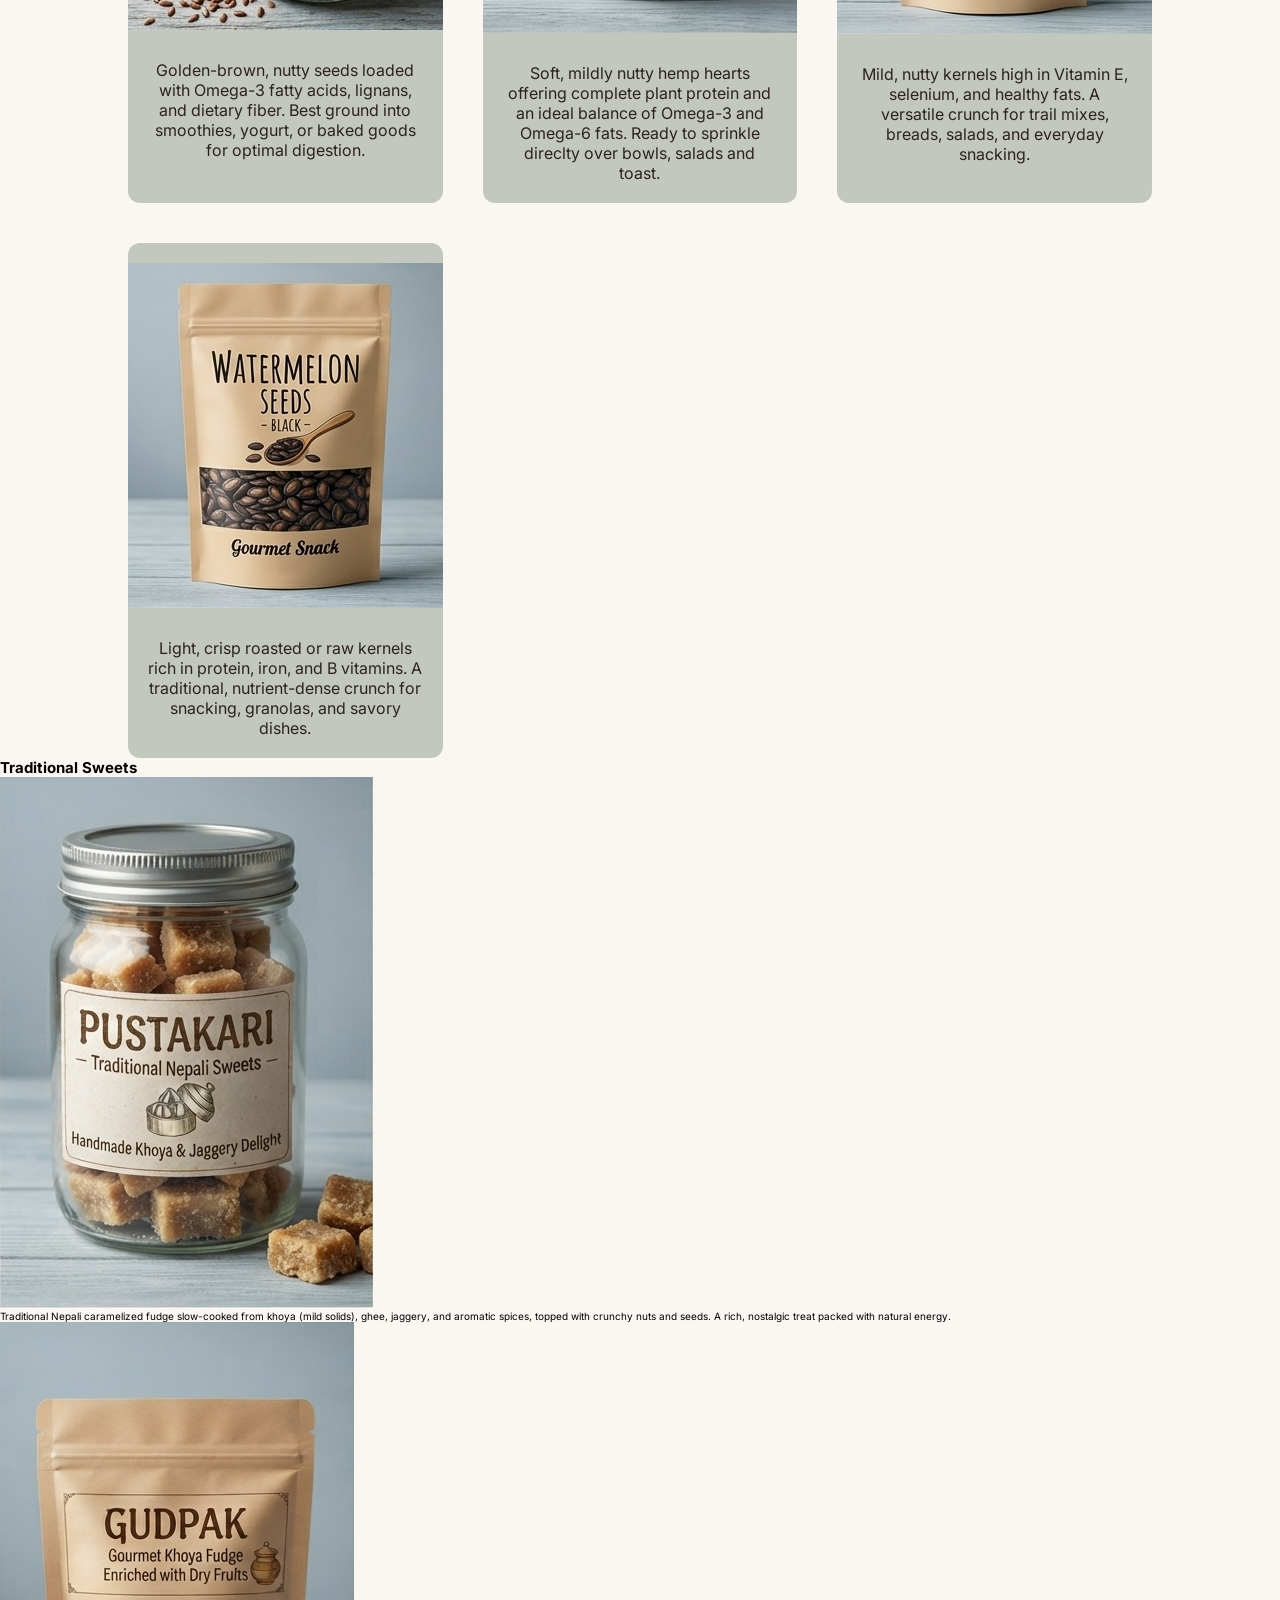
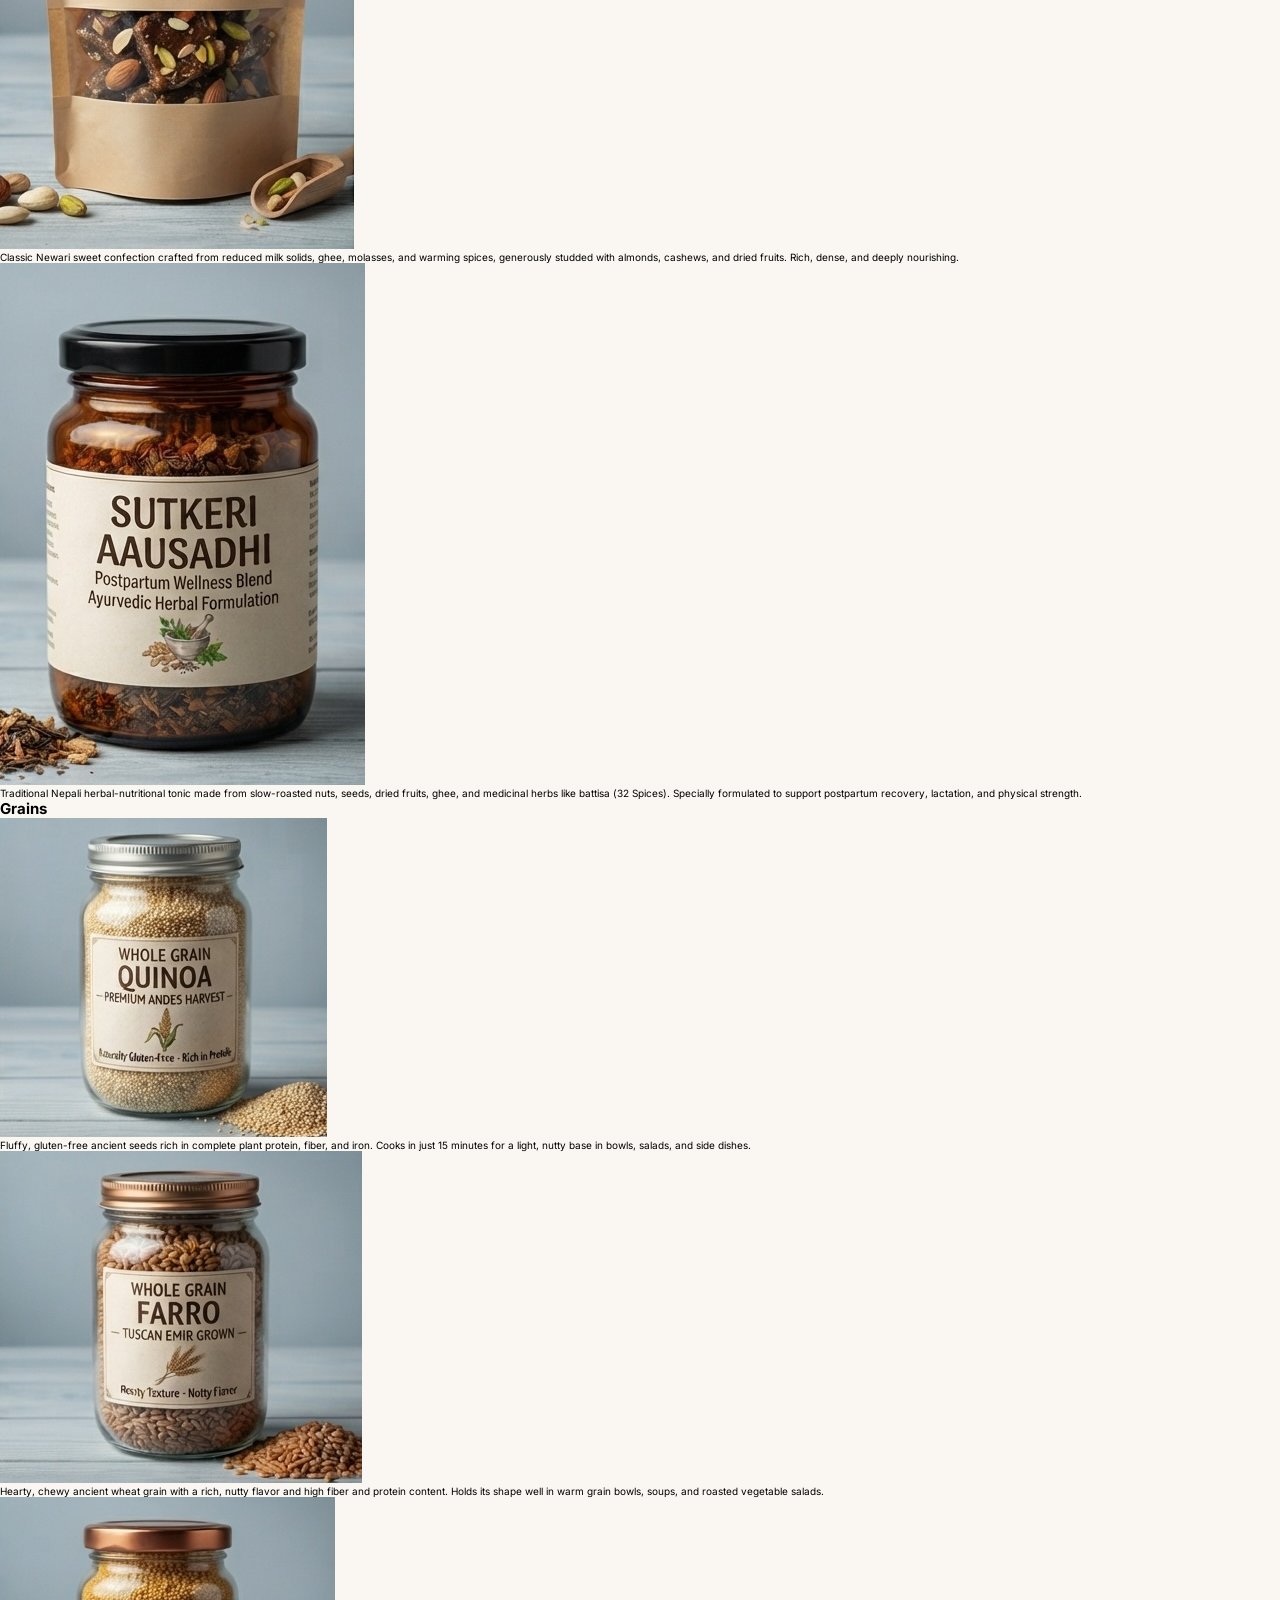
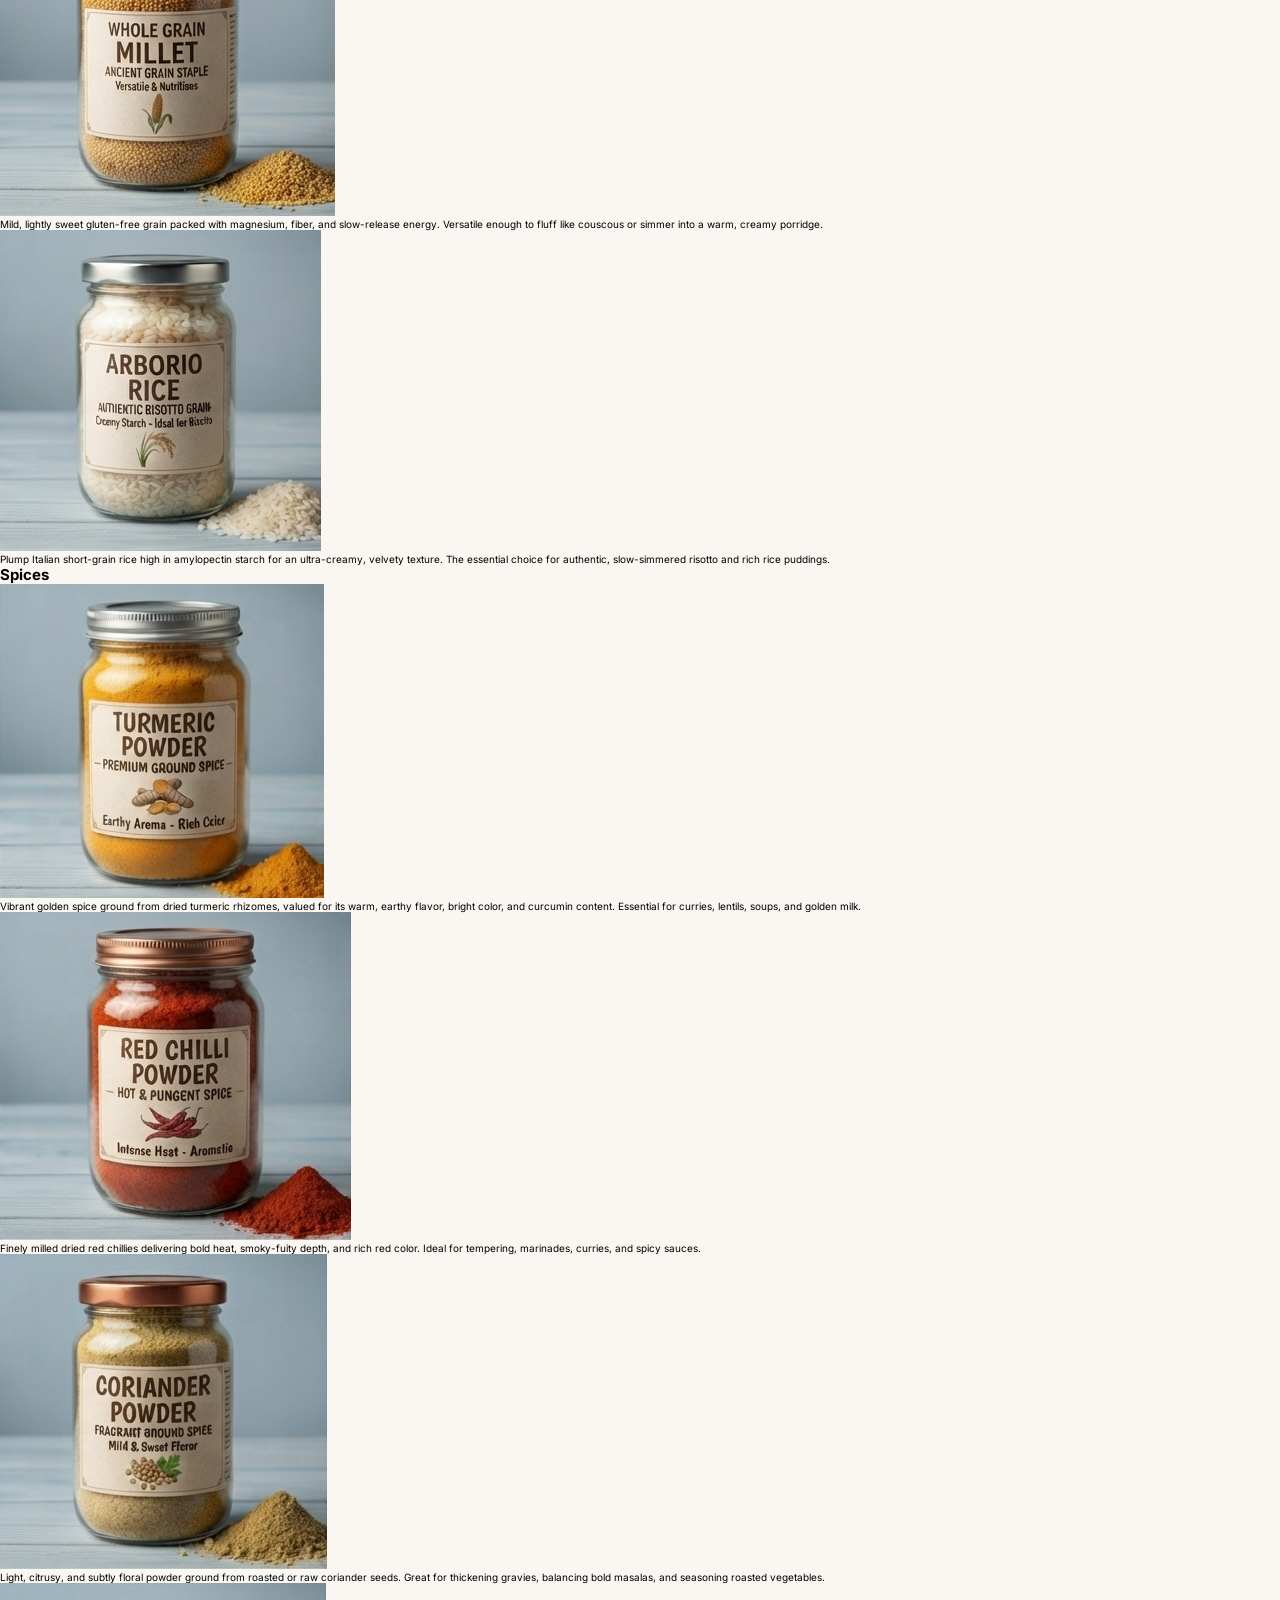
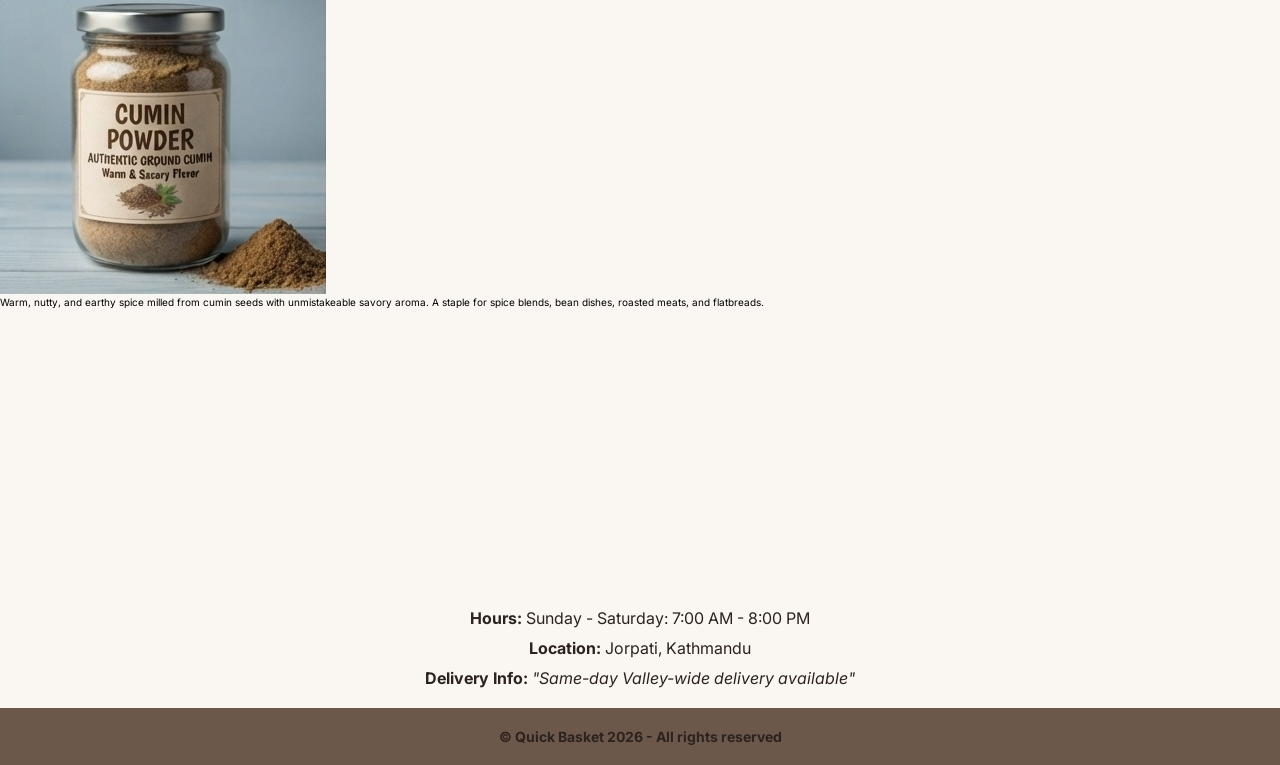
==== commit 69af2b0f: "add sweets, grains, and spices product sections to the products page - add traditional sweets sectio" ====
--- a/pages/products.html
+++ b/pages/products.html
@@ -42,10 +42,10 @@
 
     <main>
         <section id="nuts">
-            <h2 class="nuts-heading">Nuts & Seeds</h2>
-
-            <div class="nuts-seeds">
-                <img src="../images/products-img/nuts-seeds/almonds.jpeg" alt="Almonds" class="prod-img">
+            <h2 class="category-heading">Nuts & Seeds</h2>
+
+            <div class="nuts-seeds">
+                <img src="../images/products-img/nuts-seeds/almonds.jpeg" alt="Almonds" class="nuts-img">
                 <p class="prod-description">Crunchy, nutrient-dense almonds packed with plant protein, healthy fats, and Vitamin E. Ideal for daily snacking, baking, or blending into creamy almond milk.</p>
                 <div class="card-actions">
                     <button type="button" class="btn btn-primary buy-now-btn">Buy Now</button>
@@ -54,7 +54,7 @@
             </div>
 
             <div class="nuts-seeds">
-                <img src="../images/products-img/nuts-seeds/cashew.jpg" alt="Cashew" class="prod-img">
+                <img src="../images/products-img/nuts-seeds/cashew.jpg" alt="Cashew" class="nuts-img">
                 <p class="prod-description">Creamy, buttery whole cashews rich in heart-healthy fats, magnesium, and iron. Great for daily snacking, cooking, or blending into rich dairy-free sauces.</p>
                 <div class="card-actions">
                     <button type="button" class="btn btn-primary buy-now-btn">Buy Now</button>
@@ -63,7 +63,7 @@
             </div>
 
             <div class="nuts-seeds">
-                <img src="../images/products-img/nuts-seeds/walnut.jpeg" alt="Walnut" class="prod-img">
+                <img src="../images/products-img/nuts-seeds/walnut.jpeg" alt="Walnut" class="nuts-img">
                 <p class="prod-description">Crisp, earthy walnut halves loaded with plant-based Omega-3s and antioxidants for brain and heart health. Ideal for baking, salads, or morning oats.</p>
                 <div class="card-actions">
                     <button type="button" class="btn btn-primary buy-now-btn">Buy Now</button>
@@ -72,7 +72,7 @@
             </div>
 
             <div class="nuts-seeds">
-                <img src="../images/products-img/nuts-seeds/pumpkin.jpeg" alt="Pumpkin" class="prod-img">
+                <img src="../images/products-img/nuts-seeds/pumpkin.jpeg" alt="Pumpkin" class="nuts-img">
                 <p class="prod-description">Crunchy, mineral-rich green pepitas packed with plant protein, zinc, and magnesium. Perfect for roasting, sprinkling over salads, or snacking on the go.</p>
                 <div class="card-actions">
                     <button type="button" class="btn btn-primary buy-now-btn">Buy Now</button>
@@ -81,7 +81,7 @@
             </div>
 
             <div class="nuts-seeds">
-                <img src="../images/products-img/nuts-seeds/chia.jpeg" alt="Chia" class="prod-img">
+                <img src="../images/products-img/nuts-seeds/chia.jpeg" alt="Chia" class="nuts-img">
                 <p class="prod-description">Tiny, nutrient-dense superfood seeds packed with soluble fiber, Omega-3s, and protein. Absorbs liquid to create creamy puddings, thick smoothies, or egg substitutes.</p>
                 <div class="card-actions">
                     <button type="button" class="btn btn-primary buy-now-btn">Buy Now</button>
@@ -90,7 +90,7 @@
             </div>
 
             <div class="nuts-seeds">
-                <img src="../images/products-img/nuts-seeds/flax.jpeg" alt="Flax" class="prod-img">
+                <img src="../images/products-img/nuts-seeds/flax.jpeg" alt="Flax" class="nuts-img">
                 <p class="prod-description">Golden-brown, nutty seeds loaded with Omega-3 fatty acids, lignans, and dietary fiber. Best ground into smoothies, yogurt, or baked goods for optimal digestion.</p>
                 <div class="card-actions">
                     <button type="button" class="btn btn-primary buy-now-btn">Buy Now</button>
@@ -99,7 +99,7 @@
             </div>
 
             <div class="nuts-seeds">
-                <img src="../images/products-img/nuts-seeds/hemp.jpeg" alt="Hemp" class="prod-img">
+                <img src="../images/products-img/nuts-seeds/hemp.jpeg" alt="Hemp" class="nuts-img">
                 <p class="prod-description">Soft, mildly nutty hemp hearts offering complete plant protein and an ideal balance of Omega-3 and Omega-6 fats. Ready to sprinkle direclty over bowls, salads and toast.</p>
                 <div class="card-actions">
                     <button type="button" class="btn btn-primary buy-now-btn">Buy Now</button>
@@ -108,7 +108,7 @@
             </div>
 
             <div class="nuts-seeds">
-                <img src="../images/products-img/nuts-seeds/sunflower.jpg" alt="Sunflower" class="prod-img">
+                <img src="../images/products-img/nuts-seeds/sunflower.jpg" alt="Sunflower" class="nuts-img">
                 <p class="prod-description">Mild, nutty kernels high in Vitamin E, selenium, and healthy fats. A versatile crunch for trail mixes, breads, salads, and everyday snacking.</p>
                 <div class="card-actions">
                     <button type="button" class="btn btn-primary buy-now-btn">Buy Now</button>
@@ -117,8 +117,121 @@
             </div>
 
             <div class="nuts-seeds">
-                <img src="../images/products-img/nuts-seeds/watermelon.jpeg" alt="Watermelon" class="prod-img">
+                <img src="../images/products-img/nuts-seeds/watermelon.jpeg" alt="Watermelon" class="nuts-img">
                 <p class="prod-description">Light, crisp roasted or raw kernels rich in protein, iron, and B vitamins. A traditional, nutrient-dense crunch for snacking, granolas, and savory dishes.</p>
+                <div class="card-actions">
+                    <button type="button" class="btn btn-primary buy-now-btn">Buy Now</button>
+                    <button type="button" class="btn btn-secondary cart-btn">Add to cart</button>
+                </div>
+            </div>
+        </section>
+
+
+        <section id="sweets">
+            <h2 class="category-heading">Traditional Sweets</h2>
+
+            <div class="sweets-section">
+                <img src="../images/products-img/sweets/pustakari.jpeg" alt="Pustakari" class="sweets-img">
+                <p class="prod-description">Traditional Nepali caramelized fudge slow-cooked from khoya (mild solids), ghee, jaggery, and aromatic spices, topped with crunchy nuts and seeds. A rich, nostalgic treat packed with natural energy.</p>
+                <div class="card-actions">
+                    <button type="button" class="btn btn-primary buy-now-btn">Buy Now</button>
+                    <button type="button" class="btn btn-secondary cart-btn">Add to cart</button>
+                </div>
+            </div>
+
+            <div class="sweets-section">
+                <img src="../images/products-img/sweets/gudpak.jpeg" alt="Gudpak" class="sweets-img">
+                <p class="prod-description">Classic Newari sweet confection crafted from reduced milk solids, ghee, molasses, and warming spices, generously studded with almonds, cashews, and dried fruits. Rich, dense, and deeply nourishing.</p>
+                <div class="card-actions">
+                    <button type="button" class="btn btn-primary buy-now-btn">Buy Now</button>
+                    <button type="button" class="btn btn-secondary cart-btn">Add to cart</button>
+                </div>
+            </div>
+
+            <div class="sweets-section">
+                <img src="../images/products-img/sweets/aausadhi.jpeg" alt="Aausadhi" class="sweets-img">
+                <p class="prod-description">Traditional Nepali herbal-nutritional tonic made from slow-roasted nuts, seeds, dried fruits, ghee, and medicinal herbs like battisa (32 Spices). Specially formulated to support postpartum recovery, lactation, and physical strength.</p>
+                <div class="card-actions">
+                    <button type="button" class="btn btn-primary buy-now-btn">Buy Now</button>
+                    <button type="button" class="btn btn-secondary cart-btn">Add to cart</button>
+                </div>
+            </div>
+        </section>
+
+
+        <section id="grains">
+            <h2 class="category-heading">Grains</h2>
+
+            <div class="grains-section">
+                <img src="../images/products-img/grains/quinoa.jpeg" alt="Quinoa" class="grains-img">
+                <p class="prod-description">Fluffy, gluten-free ancient seeds rich in complete plant protein, fiber, and iron. Cooks in just 15 minutes for a light, nutty base in bowls, salads, and side dishes.</p>
+                <div class="card-actions">
+                    <button type="button" class="btn btn-primary buy-now-btn">Buy Now</button>
+                    <button type="button" class="btn btn-secondary cart-btn">Add to cart</button>
+                </div>
+            </div>
+
+            <div class="grains-section">
+                <img src="../images/products-img/grains/farro.jpeg" alt="Farro" class="grains-img">
+                <p class="prod-description">Hearty, chewy ancient wheat grain with a rich, nutty flavor and high fiber and protein content. Holds its shape well in warm grain bowls, soups, and roasted vegetable salads.</p>
+                <div class="card-actions">
+                    <button type="button" class="btn btn-primary buy-now-btn">Buy Now</button>
+                    <button type="button" class="btn btn-secondary cart-btn">Add to cart</button>
+                </div>
+            </div>
+
+            <div class="grains-section">
+                <img src="../images/products-img/grains/millet.jpeg" alt="Millet" class="grains-img">
+                <p class="prod-description">Mild, lightly sweet gluten-free grain packed with magnesium, fiber, and slow-release energy. Versatile enough to fluff like couscous or simmer into a warm, creamy porridge.</p>
+                <div class="card-actions">
+                    <button type="button" class="btn btn-primary buy-now-btn">Buy Now</button>
+                    <button type="button" class="btn btn-secondary cart-btn">Add to cart</button>
+                </div>
+            </div>
+
+            <div class="grains-section">
+                <img src="../images/products-img/grains/rice.jpeg" alt="Rice" class="grains-img">
+                <p class="prod-description">Plump Italian short-grain rice high in amylopectin starch for an ultra-creamy, velvety texture. The essential choice for authentic, slow-simmered risotto and rich rice puddings.</p>
+                <div class="card-actions">
+                    <button type="button" class="btn btn-primary buy-now-btn">Buy Now</button>
+                    <button type="button" class="btn btn-secondary cart-btn">Add to cart</button>
+                </div>
+            </div>
+        </section>
+
+        <section id="spices">
+            <h2 class="category-heading">Spices</h2>
+
+            <div class="spices-section">
+                <img src="../images/products-img/spices/turmeric.jpeg" alt="Turmeric" class="spices-img">
+                <p class="prod-description">Vibrant golden spice ground from dried turmeric rhizomes, valued for its warm, earthy flavor, bright color, and curcumin content. Essential for curries, lentils, soups, and golden milk.</p>
+                <div class="card-actions">
+                    <button type="button" class="btn btn-primary buy-now-btn">Buy Now</button>
+                    <button type="button" class="btn btn-secondary cart-btn">Add to cart</button>
+                </div>
+            </div>
+
+            <div class="spices-section">
+                <img src="../images/products-img/spices/chilli.jpeg" alt="Chilli" class="spices-img">
+                <p class="prod-description">Finely milled dried red chillies delivering bold heat, smoky-fuity depth, and rich red color. Ideal for tempering, marinades, curries, and spicy sauces.</p>
+                <div class="card-actions">
+                    <button type="button" class="btn btn-primary buy-now-btn">Buy Now</button>
+                    <button type="button" class="btn btn-secondary cart-btn">Add to cart</button>
+                </div>
+            </div>
+
+            <div class="spices-section">
+                <img src="../images/products-img/spices/corriander.jpeg" alt="Corriander" class="spices-img">
+                <p class="prod-description">Light, citrusy, and subtly floral powder ground from roasted or raw coriander seeds. Great for thickening gravies, balancing bold masalas, and seasoning roasted vegetables.</p>
+                <div class="card-actions">
+                    <button type="button" class="btn btn-primary buy-now-btn">Buy Now</button>
+                    <button type="button" class="btn btn-secondary cart-btn">Add to cart</button>
+                </div>
+            </div>
+
+            <div class="spices-section">
+                <img src="../images/products-img/spices/cumin.jpeg" alt="Cumin" class="spices-img">
+                <p class="prod-description">Warm, nutty, and earthy spice milled from cumin seeds with unmistakeable savory aroma. A staple for spice blends, bean dishes, roasted meats, and flatbreads.</p>
                 <div class="card-actions">
                     <button type="button" class="btn btn-primary buy-now-btn">Buy Now</button>
                     <button type="button" class="btn btn-secondary cart-btn">Add to cart</button>
--- a/css/main.css
+++ b/css/main.css
@@ -196,8 +196,11 @@
 .btn {
     font-family: var(--font-body);
     font-size: var(--text-paragraph);
+    color: var(--color-bg);
     padding: 1rem 2rem;
     border-radius: 8px;
+    border: none;
+    cursor: pointer;
     transition: transform 0.2s ease;
 }
 
--- a/css/products.css
+++ b/css/products.css
@@ -1,4 +1,5 @@
 
+/* ----- Nuts & Seeds Section ----- */
 
 main {
     padding-top: 15rem;
@@ -35,6 +36,7 @@
 
 
 .nuts-seeds {
+    position: relative;
     font-family: var(--font-body);
     font-size: var(--text-paragraph);
     color: var(--color-text);
@@ -48,6 +50,7 @@
     border-radius: 1.2rem;
     cursor: pointer;
     transition: transform 0.2s ease;
+    overflow: hidden;
     
 }
 
@@ -57,3 +60,25 @@
     background-color: color-mix(in srgb, var(--color-secondary) 10%, transparent);
 }
 
+
+/* ----- BUTTONS ----- */
+
+.card-actions {
+    position: absolute;
+    top: 50%;
+    left: 50%;
+    transform: translate(-50%, -50%);
+    z-index: 999;
+    opacity: 0;
+    white-space: nowrap;
+    pointer-events: none;
+    transition: opacity 0.25s ease, transform 0.25s ease;
+    display: flex;
+    gap: 1rem;
+}
+
+
+.nuts-seeds:hover .card-actions {
+    opacity: 1;
+    pointer-events: auto;
+}
